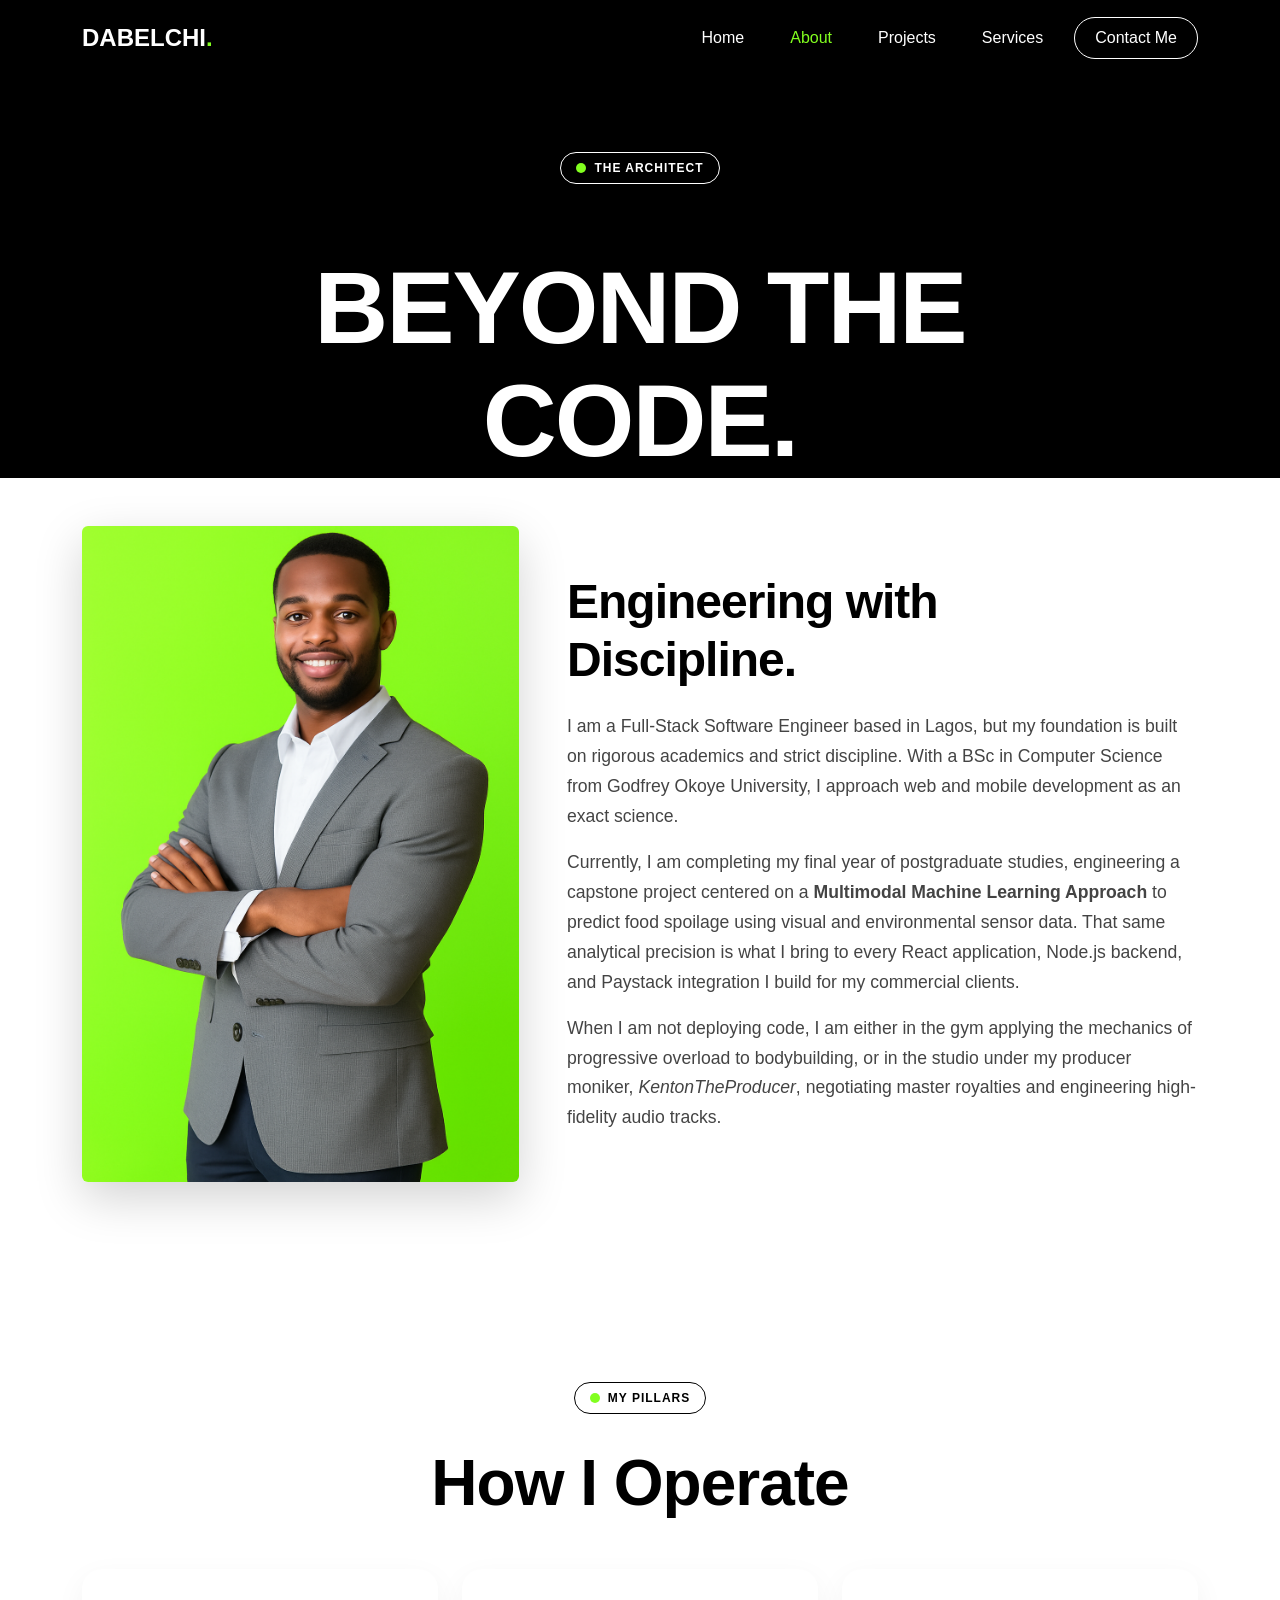
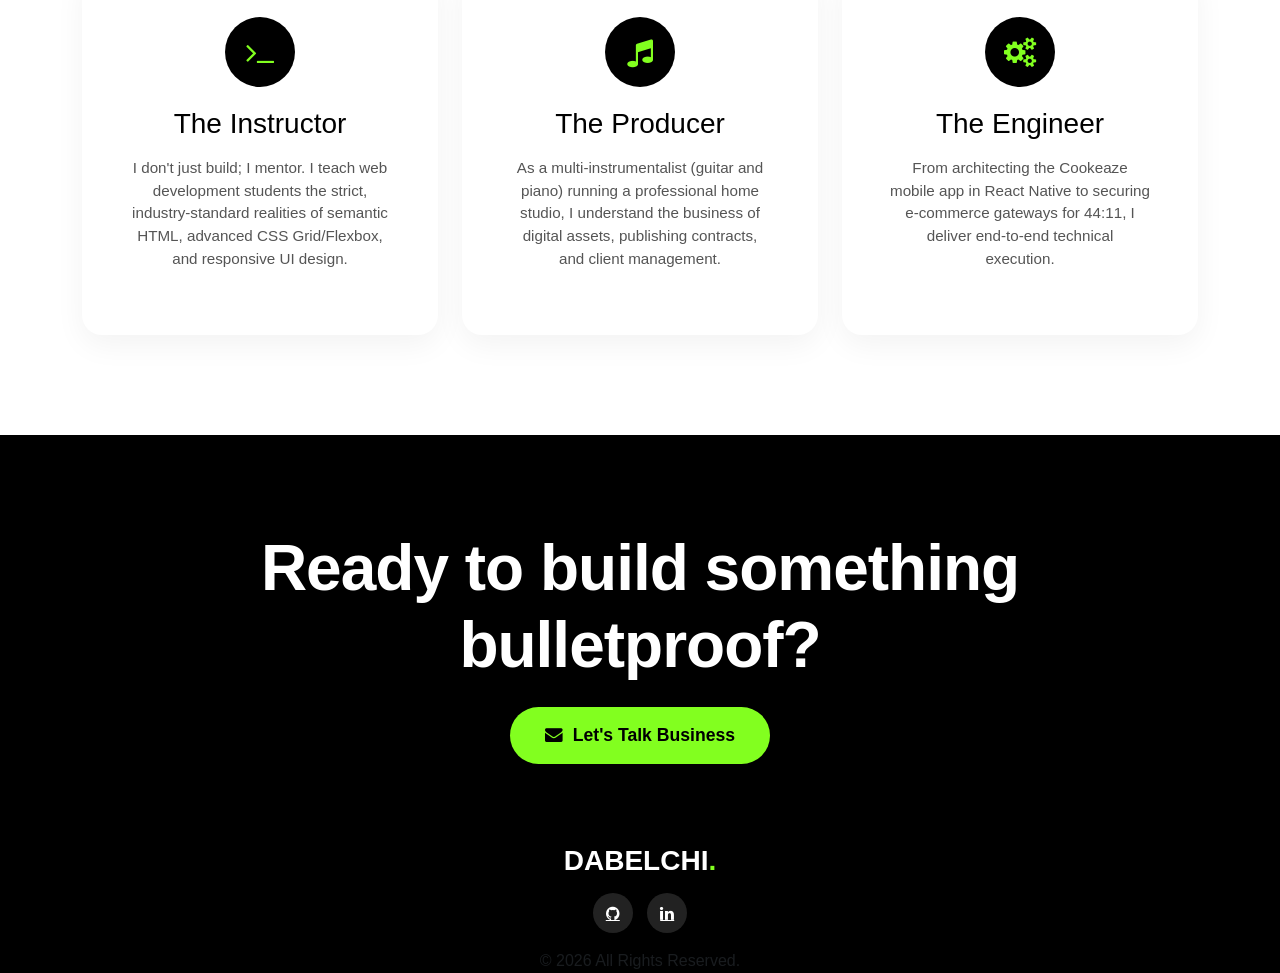
==== about.html @ 2c1510d7 "first commit" ====
<!DOCTYPE html>
<html lang="en">
<head>
  <meta charset="UTF-8">
  <meta name="viewport" content="width=device-width, initial-scale=1">
  <title>About | Dabelchi Peter Iyiegbu</title>

  <link href="https://cdn.jsdelivr.net/npm/bootstrap@5.3.3/dist/css/bootstrap.min.css" rel="stylesheet">
  <link rel="stylesheet" href="https://cdnjs.cloudflare.com/ajax/libs/font-awesome/4.7.0/css/font-awesome.min.css">
  <link rel="stylesheet" href="css/project.css">
</head>
<body>

<header class="bg-black">
  <nav class="container d-flex justify-content-between align-items-center py-3">
    <h1 class="m-0 text-white" style="font-size: 1.5rem; font-weight: 800;">DABELCHI<span style="color: var(--primary-color);">.</span></h1>
    <div class="nav-links d-none d-md-flex flex-wrap align-items-center gap-3">
      <a href="index.html">Home</a>
      <a href="about.html" style="color: var(--primary-color);">About</a>
      <a href="project.html">Projects</a>
      <a href="register.html">Services</a>
      <a href="contact.html" id="contact">Contact Me</a>
    </div>
    <div class="d-md-none text-white fs-3">
      <i class="fa fa-bars"></i>
    </div>
  </nav>
</header>

<main>

<section class="intro-section text-center reveal" style="min-height: 50vh;">
  <div class="ava mx-auto my-5">
    <span class="ava-circle me-2"></span> THE ARCHITECT
  </div>
  <div class="Wilson">
    <h2>BEYOND THE <br> CODE.</h2>
  </div>
</section>

<section class="journey reveal pt-0">
  <div class="container">
    <div class="row align-items-center g-5">
      <div class="col-md-5">
        <img src="img/man7.png" class="img-fluid rounded shadow-lg" alt="Dabelchi Peter Iyiegbu">
      </div>
      
      <div class="col-md-7 text-start">
        <h3 class="journey-title2 mb-4" style="font-size: clamp(2rem, 4vw, 3rem);">Engineering with <br> Discipline.</h3>
        
        <p style="font-size: 1.1rem; line-height: 1.7; color: #444;">
          I am a Full-Stack Software Engineer based in Lagos, but my foundation is built on rigorous academics and strict discipline. With a BSc in Computer Science from Godfrey Okoye University, I approach web and mobile development as an exact science. 
        </p>
        <p style="font-size: 1.1rem; line-height: 1.7; color: #444;">
          Currently, I am completing my final year of postgraduate studies, engineering a capstone project centered on a <strong>Multimodal Machine Learning Approach</strong> to predict food spoilage using visual and environmental sensor data. That same analytical precision is what I bring to every React application, Node.js backend, and Paystack integration I build for my commercial clients.
        </p>
        <p style="font-size: 1.1rem; line-height: 1.7; color: #444;">
          When I am not deploying code, I am either in the gym applying the mechanics of progressive overload to bodybuilding, or in the studio under my producer moniker, <em>KentonTheProducer</em>, negotiating master royalties and engineering high-fidelity audio tracks.
        </p>
      </div>
    </div>
  </div>
</section>

<section class="work-section text-center reveal">
  <div class="work-title mx-auto d-inline-flex align-items-center mb-3">
    <span class="ava-circle me-2"></span> MY PILLARS
  </div>
  <h2 class="work-title2 mb-5">How I Operate</h2>

  <div class="container">
    <div class="row g-4 justify-content-center">
      <div class="col-12 col-md-4">
        <div class="work-item h-100 p-5">
          <div class="nav-phone"><i class="fa fa-terminal"></i></div>
          <h3 class="mb-3">The Instructor</h3>
          <p style="font-size: 0.95rem; color: #555;">
            I don't just build; I mentor. I teach web development students the strict, industry-standard realities of semantic HTML, advanced CSS Grid/Flexbox, and responsive UI design.
          </p>
        </div>
      </div>
      <div class="col-12 col-md-4">
        <div class="work-item h-100 p-5">
          <div class="nav-phone"><i class="fa fa-music"></i></div>
          <h3 class="mb-3">The Producer</h3>
          <p style="font-size: 0.95rem; color: #555;">
            As a multi-instrumentalist (guitar and piano) running a professional home studio, I understand the business of digital assets, publishing contracts, and client management.
          </p>
        </div>
      </div>
      <div class="col-12 col-md-4">
        <div class="work-item h-100 p-5">
          <div class="nav-phone"><i class="fa fa-cogs"></i></div>
          <h3 class="mb-3">The Engineer</h3>
          <p style="font-size: 0.95rem; color: #555;">
            From architecting the Cookeaze mobile app in React Native to securing e-commerce gateways for 44:11, I deliver end-to-end technical execution.
          </p>
        </div>
      </div>
    </div>
  </div>
</section>

<section class="portfolio-design text-center reveal" style="padding: 80px 20px;">
    <h2 class="portfolio-title2 mb-4">Ready to build something <br> bulletproof?</h2>
    <a href="contact.html" class="cta-button" style="font-size: 1.1rem; padding: 15px 35px;">
      <i class="fa fa-envelope"></i> &nbsp; Let's Talk Business
    </a>
</section>

</main>

<footer class="footer text-center">
  <div class="footer2">
    <h3 style="font-weight: 800;">DABELCHI<span style="color: var(--primary-color);">.</span></h3>
    <div class="mt-3 mb-3">
        <a href="https://github.com/Dabel04" target="_blank" class="footer-icon"><i class="fa fa-github"></i></a>
        <a href="#" class="footer-icon"><i class="fa fa-linkedin"></i></a>
    </div>
    <p class="text-muted m-0">© <span id="currentYear"></span> All Rights Reserved.</p>
  </div>
</footer>

<script>
  document.getElementById('currentYear').textContent = new Date().getFullYear();

  const revealElements = document.querySelectorAll('.reveal');
  const revealOptions = {
    threshold: 0.15,
    rootMargin: "0px 0px -50px 0px"
  };

  const revealOnScroll = new IntersectionObserver(function(entries, observer) {
    entries.forEach(entry => {
      if (!entry.isIntersecting) return;
      entry.target.classList.add('active');
      observer.unobserve(entry.target);
    });
  }, revealOptions);

  revealElements.forEach(el => revealOnScroll.observe(el));
</script>

</body>
</html>
---- css/project.css ----
:root {
    --primary-color: #82ff1f;
    --secondary-color: #c9ff90;
    --text-color: #FFFFFF;
    --bg-color: #000000;
}

body {
    font-family: 'Figtree', Arial, sans-serif;
    margin: 0;
    padding: 0;
    background-color: var(--bg-color);
    color: white;
    font-size: 1rem;
    overflow-x: hidden;
}

/* ===== NAVIGATION ===== */
.nav-links a {
    padding: 10px 15px;
    color: white;
    text-decoration: none;
    font-weight: 500;
    font-size: 16px;
    transition: color 0.3s ease;
}
.nav-links a:hover { color: var(--secondary-color); }

#contact {
    border: 1px solid var(--text-color);
    padding: 8px 20px;
    border-radius: 40px;
    display: inline-flex;
    align-items: center;
    justify-content: center;
    text-align: center;
    transition: all 0.3s ease;
}
#contact:hover {
    background-color: var(--primary-color);
    color: black;
    border-color: var(--primary-color);
}

/* ===== INTRO ===== */
.intro-section {
    min-height: 80vh;
    display: flex;
    flex-direction: column;
    justify-content: center;
    padding: 20px;
}

.ava {
    display: inline-flex;
    align-items: center;
    font-size: 12px;
    font-weight: 600;
    border: 1px solid white;
    border-radius: 40px;
    padding: 6px 15px;
    letter-spacing: 1px;
}
.ava-circle {
    background-color: var(--primary-color);
    border-radius: 50%;
    display: inline-block;
    width: 10px;
    height: 10px;
}

.Wilson h2 {
    /* Fluid typography: scales dynamically between mobile and desktop */
    font-size: clamp(3.5rem, 8vw, 7rem); 
    font-weight: 800;
    line-height: 1.1;
    margin: 20px 0;
    letter-spacing: -2px;
}

.description {
    font-size: clamp(1rem, 2vw, 1.25rem);
    color: #cccccc;
    max-width: 800px;
    line-height: 1.6;
}

/* ===== BUTTONS ===== */
.cta-button, .cta-button2, .cta-button3 {
    display: inline-flex;
    align-items: center;
    justify-content: center;
    background-color: var(--primary-color);
    color: black;
    padding: 12px 28px;
    border-radius: 40px;
    text-decoration: none;
    font-size: 1rem;
    font-weight: 700;
    transition: all 0.3s ease;
}
.cta-button:hover, .cta-button2:hover, .cta-button3:hover {
    background-color: #6ee615;
    transform: translateY(-2px);
    box-shadow: 0 5px 15px rgba(130, 255, 31, 0.2);
}

/* ===== WORK & PORTFOLIO SECTIONS ===== */
.work-section {
    padding: 100px 20px;
    background-color: var(--text-color);
    color: black;
}

.nav-phone {
    color: var(--primary-color);
    background-color: black;
    width: 70px;
    height: 70px;
    display: flex;
    align-items: center;
    justify-content: center;
    font-size: 30px;
    border-radius: 50%;
    margin: 0 auto 20px;
}

.work-title, .portfolio-title, .journey-title {
    display: inline-flex;
    align-items: center;
    font-size: 12px;
    font-weight: 600;
    letter-spacing: 1px;
    border: 1px solid currentColor;
    padding: 6px 15px;
    border-radius: 40px;
}

.work-title2, .portfolio-title2, .journey-title2 {
    font-size: clamp(2.5rem, 5vw, 4.5rem);
    font-weight: 800;
    line-height: 1.2;
    margin-top: 15px;
    letter-spacing: -1px;
}

.work-item {
    background-color: white;
    color: black;
    padding: 40px 20px;
    border-radius: 20px;
    box-shadow: 0 10px 30px rgba(0, 0, 0, 0.05);
    transition: transform 0.3s ease;
}
.work-item:hover {
    transform: translateY(-5px);
}

.portfolio-section, .portfolio-design {
    padding: 100px 20px;
    background-color: black;
    color: white;
}

.gallery {
    border-radius: 15px;
    overflow: hidden;
    background: #111;
    border: 1px solid #333;
    transition: transform 0.3s ease;
}
.gallery:hover {
    transform: translateY(-5px);
}
.gallery img {
    width: 100%;
    height: 300px; /* Forces images to be the same height in the grid */
    object-fit: cover;
    border-bottom: 1px solid #333;
}
.desc {
    padding: 20px;
    color: white;
}

/* ===== SERVICES ===== */
.green, .black, .white {
    border-radius: 20px;
    padding: 40px;
    transition: transform 0.3s ease;
}
.green:hover, .black:hover, .white:hover {
    transform: translateY(-5px);
}
.green  { background-color: var(--primary-color); color: black; }
.black  { background-color: #1a1a1a; color: white; border: 1px solid #333;}
.white  { background-color: #f8f8f8; color: black; }

.nav-phone2, .nav-phone3, .nav-phone4 {
    font-size: 50px;
    margin-bottom: 20px;
}
.nav-phone2 { color: var(--primary-color); }
.nav-phone3 { color: black; }
.nav-phone4 { color: black; }

.piig { font-size: 1.1rem; opacity: 0.9; margin-bottom: 20px;}
.piig2 p { font-size: 0.95rem; font-weight: 600; margin-bottom: 8px; border-bottom: 1px solid rgba(128,128,128,0.2); padding-bottom: 8px;}

/* ===== JOURNEY ===== */
.journey {
    padding: 100px 20px;
    background-color: var(--text-color);
    color: black;
}

.media {
    display: inline-flex;
    align-items: center;
    justify-content: center;
    width: 50px;
    height: 50px;
    border-radius: 50%;
    background-color: black;
    color: var(--text-color);
    margin-right: 10px;
    font-size: 20px;
    text-decoration: none;
    transition: all 0.3s ease;
}
.media:hover {
    background-color: var(--primary-color);
    color: black;
    transform: scale(1.1);
}

/* ===== FOOTER ===== */
.footer-icon {
    display: inline-flex;
    align-items: center;
    justify-content: center;
    width: 40px;
    height: 40px;
    border-radius: 50%;
    background-color: #222;
    color: white;
    margin: 0 5px;
    transition: all 0.3s ease;
}
.footer-icon:hover {
    background-color: var(--primary-color);
    color: black;
}

/* ===== JAVASCRIPT ANIMATIONS (SCROLL REVEAL) ===== */
.reveal {
    opacity: 0;
    transform: translateY(40px);
    transition: all 0.8s ease-out;
}
.reveal.active {
    opacity: 1;
    transform: translateY(0);
}

/* ===== MOBILE MENU FIX ===== */
header {
    position: relative;
    z-index: 1050;
}

#mobileMenuBtn {
    cursor: pointer;
    transition: transform 0.3s ease;
}

@media (max-width: 767px) {
    /* Hide the standard flex row on mobile */
    .nav-links-container {
        position: absolute;
        top: 100%;
        left: 0;
        width: 100%;
        background-color: #0a0a0a;
        flex-direction: column;
        align-items: center;
        padding: 20px 0;
        border-bottom: 1px solid #333;
        box-shadow: 0 15px 30px rgba(0,0,0,0.8);
        display: none; /* Hidden by default */
        z-index: 1000;
    }
    
    /* Display as flex column when the active class is toggled via JS */
    .nav-links-container.active {
        display: flex;
    }

    .nav-links-container a {
        width: 100%;
        text-align: center;
        padding: 15px;
        border-bottom: 1px solid #1a1a1a;
    }

    #contact {
        margin: 15px auto 0;
        width: fit-content;
    }
}

@media (min-width: 768px) {
    .nav-links-container {
        display: flex !important; /* Ensure visible on desktop */
    }
}
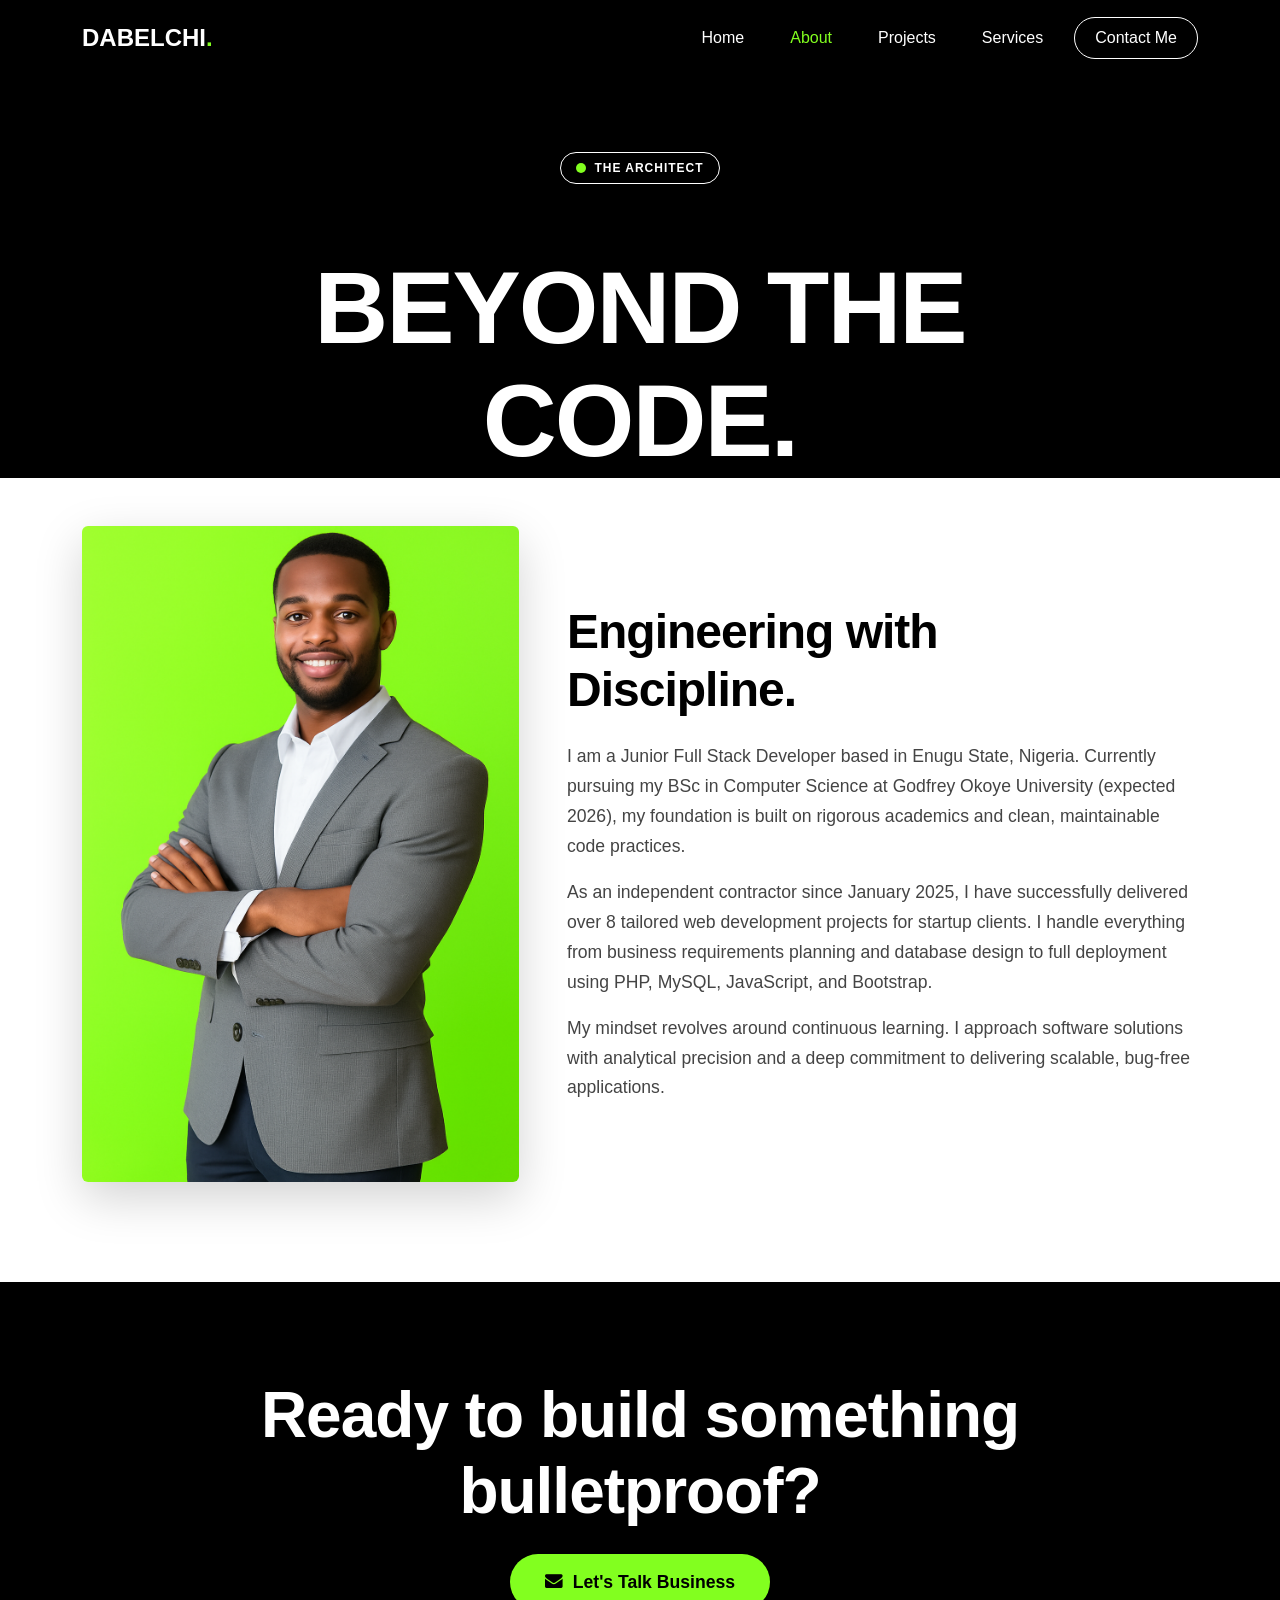
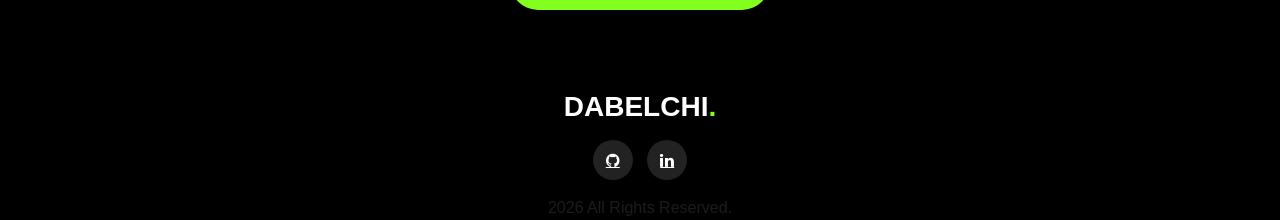
==== commit 7bdccd6d: "added new projects" ====
--- a/about.html
+++ b/about.html
@@ -4,13 +4,11 @@
   <meta charset="UTF-8">
   <meta name="viewport" content="width=device-width, initial-scale=1">
   <title>About | Dabelchi Peter Iyiegbu</title>
-
   <link href="https://cdn.jsdelivr.net/npm/bootstrap@5.3.3/dist/css/bootstrap.min.css" rel="stylesheet">
   <link rel="stylesheet" href="https://cdnjs.cloudflare.com/ajax/libs/font-awesome/4.7.0/css/font-awesome.min.css">
   <link rel="stylesheet" href="css/project.css">
 </head>
 <body>
-
 <header class="bg-black">
   <nav class="container d-flex justify-content-between align-items-center py-3">
     <h1 class="m-0 text-white" style="font-size: 1.5rem; font-weight: 800;">DABELCHI<span style="color: var(--primary-color);">.</span></h1>
@@ -26,9 +24,7 @@
     </div>
   </nav>
 </header>
-
 <main>
-
 <section class="intro-section text-center reveal" style="min-height: 50vh;">
   <div class="ava mx-auto my-5">
     <span class="ava-circle me-2"></span> THE ARCHITECT
@@ -44,58 +40,17 @@
       <div class="col-md-5">
         <img src="img/man7.png" class="img-fluid rounded shadow-lg" alt="Dabelchi Peter Iyiegbu">
       </div>
-      
       <div class="col-md-7 text-start">
         <h3 class="journey-title2 mb-4" style="font-size: clamp(2rem, 4vw, 3rem);">Engineering with <br> Discipline.</h3>
-        
         <p style="font-size: 1.1rem; line-height: 1.7; color: #444;">
-          I am a Full-Stack Software Engineer based in Lagos, but my foundation is built on rigorous academics and strict discipline. With a BSc in Computer Science from Godfrey Okoye University, I approach web and mobile development as an exact science. 
+          I am a Junior Full Stack Developer based in Enugu State, Nigeria. Currently pursuing my BSc in Computer Science at Godfrey Okoye University (expected 2026), my foundation is built on rigorous academics and clean, maintainable code practices.
         </p>
         <p style="font-size: 1.1rem; line-height: 1.7; color: #444;">
-          Currently, I am completing my final year of postgraduate studies, engineering a capstone project centered on a <strong>Multimodal Machine Learning Approach</strong> to predict food spoilage using visual and environmental sensor data. That same analytical precision is what I bring to every React application, Node.js backend, and Paystack integration I build for my commercial clients.
+          As an independent contractor since January 2025, I have successfully delivered over 8 tailored web development projects for startup clients. I handle everything from business requirements planning and database design to full deployment using PHP, MySQL, JavaScript, and Bootstrap.
         </p>
         <p style="font-size: 1.1rem; line-height: 1.7; color: #444;">
-          When I am not deploying code, I am either in the gym applying the mechanics of progressive overload to bodybuilding, or in the studio under my producer moniker, <em>KentonTheProducer</em>, negotiating master royalties and engineering high-fidelity audio tracks.
+          My mindset revolves around continuous learning. I approach software solutions with analytical precision and a deep commitment to delivering scalable, bug-free applications.
         </p>
-      </div>
-    </div>
-  </div>
-</section>
-
-<section class="work-section text-center reveal">
-  <div class="work-title mx-auto d-inline-flex align-items-center mb-3">
-    <span class="ava-circle me-2"></span> MY PILLARS
-  </div>
-  <h2 class="work-title2 mb-5">How I Operate</h2>
-
-  <div class="container">
-    <div class="row g-4 justify-content-center">
-      <div class="col-12 col-md-4">
-        <div class="work-item h-100 p-5">
-          <div class="nav-phone"><i class="fa fa-terminal"></i></div>
-          <h3 class="mb-3">The Instructor</h3>
-          <p style="font-size: 0.95rem; color: #555;">
-            I don't just build; I mentor. I teach web development students the strict, industry-standard realities of semantic HTML, advanced CSS Grid/Flexbox, and responsive UI design.
-          </p>
-        </div>
-      </div>
-      <div class="col-12 col-md-4">
-        <div class="work-item h-100 p-5">
-          <div class="nav-phone"><i class="fa fa-music"></i></div>
-          <h3 class="mb-3">The Producer</h3>
-          <p style="font-size: 0.95rem; color: #555;">
-            As a multi-instrumentalist (guitar and piano) running a professional home studio, I understand the business of digital assets, publishing contracts, and client management.
-          </p>
-        </div>
-      </div>
-      <div class="col-12 col-md-4">
-        <div class="work-item h-100 p-5">
-          <div class="nav-phone"><i class="fa fa-cogs"></i></div>
-          <h3 class="mb-3">The Engineer</h3>
-          <p style="font-size: 0.95rem; color: #555;">
-            From architecting the Cookeaze mobile app in React Native to securing e-commerce gateways for 44:11, I deliver end-to-end technical execution.
-          </p>
-        </div>
       </div>
     </div>
   </div>
@@ -107,9 +62,7 @@
       <i class="fa fa-envelope"></i> &nbsp; Let's Talk Business
     </a>
 </section>
-
 </main>
-
 <footer class="footer text-center">
   <div class="footer2">
     <h3 style="font-weight: 800;">DABELCHI<span style="color: var(--primary-color);">.</span></h3>
@@ -117,19 +70,13 @@
         <a href="https://github.com/Dabel04" target="_blank" class="footer-icon"><i class="fa fa-github"></i></a>
         <a href="#" class="footer-icon"><i class="fa fa-linkedin"></i></a>
     </div>
-    <p class="text-muted m-0">© <span id="currentYear"></span> All Rights Reserved.</p>
+    <p class="text-muted m-0"> <span id="currentYear"></span> All Rights Reserved.</p>
   </div>
 </footer>
-
 <script>
   document.getElementById('currentYear').textContent = new Date().getFullYear();
-
   const revealElements = document.querySelectorAll('.reveal');
-  const revealOptions = {
-    threshold: 0.15,
-    rootMargin: "0px 0px -50px 0px"
-  };
-
+  const revealOptions = { threshold: 0.15, rootMargin: "0px 0px -50px 0px" };
   const revealOnScroll = new IntersectionObserver(function(entries, observer) {
     entries.forEach(entry => {
       if (!entry.isIntersecting) return;
@@ -137,9 +84,7 @@
       observer.unobserve(entry.target);
     });
   }, revealOptions);
-
   revealElements.forEach(el => revealOnScroll.observe(el));
 </script>
-
 </body>
 </html>
